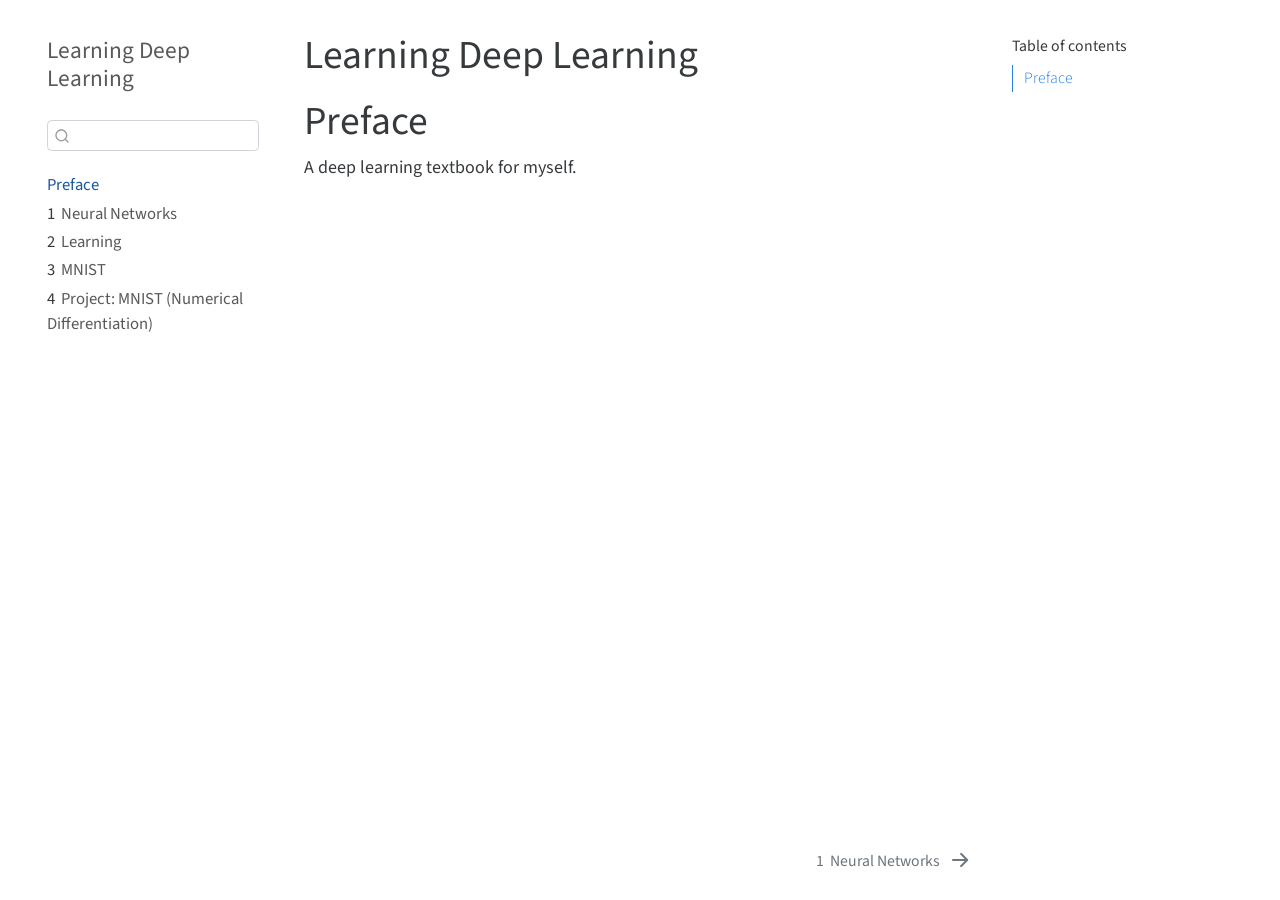
==== docs/index.html @ 12857bc2 "Update site" ====
<!DOCTYPE html>
<html xmlns="http://www.w3.org/1999/xhtml" lang="en" xml:lang="en"><head>
  <meta charset="utf-8">
  <meta name="generator" content="quarto-0.9.180">
  <meta name="viewport" content="width=device-width, initial-scale=1.0, user-scalable=yes">
  <title>Learning Deep Learning</title>
  <style>
    code{white-space: pre-wrap;}
    span.smallcaps{font-variant: small-caps;}
    span.underline{text-decoration: underline;}
    div.column{display: inline-block; vertical-align: top; width: 50%;}
    div.hanging-indent{margin-left: 1.5em; text-indent: -1.5em;}
    ul.task-list{list-style: none;}
  </style>

  <script src="site_libs/quarto-nav/quarto-nav.js"></script>
  <script src="site_libs/quarto-nav/headroom.min.js"></script>
  <script src="site_libs/clipboard/clipboard.min.js"></script>
  <meta name="quarto:offset" content="./">
  <script src="site_libs/quarto-search/autocomplete.umd.js"></script>
  <script src="site_libs/quarto-search/fuse.min.js"></script>
  <script src="site_libs/quarto-search/quarto-search.js"></script>
  <link href="./neural-networks.html" rel="next">
  <script src="site_libs/quarto-html/quarto.js"></script>
  <script src="site_libs/quarto-html/popper.min.js"></script>
  <script src="site_libs/quarto-html/tippy.umd.min.js"></script>
  <script src="site_libs/quarto-html/anchor.min.js"></script>
  <link href="site_libs/quarto-html/tippy.css" rel="stylesheet">
  <link id="quarto-text-highlighting-styles" href="site_libs/quarto-html/quarto-syntax-highlighting.css" rel="stylesheet">
  <script src="site_libs/bootstrap/bootstrap.min.js"></script>
  <link href="site_libs/bootstrap/bootstrap-icons.css" rel="stylesheet">
  <link href="site_libs/bootstrap/bootstrap.min.css" rel="stylesheet">
  <script id="quarto-search-options" type="application/json">{
    "location": "sidebar",
    "copy-button": false,
    "collapse-after": 3,
    "panel-placement": "start",
    "type": "textbox",
    "limit": 20,
    "language": {
      "search-no-results-text": "No results",
      "search-matching-documents-text": "matching documents",
      "search-copy-link-title": "Copy link to search",
      "search-hide-matches-text": "Hide additional matches",
      "search-more-match-text": "more match in this document",
      "search-more-matches-text": "more matches in this document",
      "search-clear-button-title": "Clear",
      "search-detached-cancel-button-title": "Cancel",
      "search-submit-button-title": "Submit"
    }
  }</script>
  <!--[if lt IE 9]>
    <script src="//cdnjs.cloudflare.com/ajax/libs/html5shiv/3.7.3/html5shiv-printshiv.min.js"></script>
  <![endif]-->
</head>
<body class="floating">
<div id="quarto-search-results"></div>
  <header id="quarto-header" class="headroom fixed-top">
  <nav class="quarto-secondary-nav" data-bs-toggle="collapse" data-bs-target="#quarto-sidebar" aria-controls="quarto-sidebar" aria-expanded="false" aria-label="Toggle sidebar navigation" onclick="if (window.quartoToggleHeadroom) { window.quartoToggleHeadroom(); }">
    <div class="container-fluid d-flex justify-content-between">
      <h1 class="quarto-secondary-nav-title">Learning Deep Learning</h1>
      <button type="button" class="quarto-btn-toggle btn" aria-label="Show secondary navigation">
        <i class="bi bi-chevron-right"></i>
      </button>
    </div>
  </nav>
</header>
<!-- content -->
<div id="quarto-content" class="quarto-container page-columns page-rows-contents page-layout-article">
<!-- sidebar -->
  <nav id="quarto-sidebar" class="sidebar collapse sidebar-navigation floating overflow-auto">
    <div class="pt-lg-2 mt-2 text-left sidebar-header">
    <div class="sidebar-title mb-0 py-0">
      <a href="./">Learning Deep Learning</a> 
    </div>
      </div>
      <div class="mt-2 flex-shrink-0 align-items-center">
        <div class="sidebar-search">
        <div id="quarto-search" class="" title="Search"></div>
        </div>
      </div>
    <div class="sidebar-menu-container"> 
    <ul class="list-unstyled mt-1">
        <li class="sidebar-item">
  <div class="sidebar-item-container"> 
  <a href="./index.html" class="sidebar-item-text sidebar-link active">Preface</a>
  </div>
</li>
        <li class="sidebar-item">
  <div class="sidebar-item-container"> 
  <a href="./neural-networks.html" class="sidebar-item-text sidebar-link"><span class="chapter-number">1</span>&nbsp; <span class="chapter-title">Neural Networks</span></a>
  </div>
</li>
        <li class="sidebar-item">
  <div class="sidebar-item-container"> 
  <a href="./learning.html" class="sidebar-item-text sidebar-link"><span class="chapter-number">2</span>&nbsp; <span class="chapter-title">Learning</span></a>
  </div>
</li>
        <li class="sidebar-item">
  <div class="sidebar-item-container"> 
  <a href="./mnist.html" class="sidebar-item-text sidebar-link"><span class="chapter-number">3</span>&nbsp; <span class="chapter-title">MNIST</span></a>
  </div>
</li>
        <li class="sidebar-item">
  <div class="sidebar-item-container"> 
  <a href="./project-mnist-numerical-differentiation.html" class="sidebar-item-text sidebar-link"><span class="chapter-number">4</span>&nbsp; <span class="chapter-title">Project: MNIST (Numerical Differentiation)</span></a>
  </div>
</li>
    </ul>
    </div>
</nav>
<!-- margin-sidebar -->
    <div id="quarto-margin-sidebar" class="sidebar margin-sidebar">
        <nav id="TOC" role="doc-toc">
<h2 id="toc-title">Table of contents</h2>
<ul>
<li><a href="#preface" class="nav-link active" data-scroll-target="#preface">Preface</a></li>
</ul>
</nav>
    </div>
<!-- main -->
<main class="content" id="quarto-document-content">
<header id="title-block-header" class="quarto-title-block default">

<div class="quarto-title"><h1 class="title d-none d-lg-block display-7">Learning Deep Learning</h1></div></header>

<section id="preface" class="level1 unnumbered">
<h1 class="unnumbered">Preface</h1>
<p>A deep learning textbook for myself.</p>



</section>
</main> <!-- /main -->
<script type="application/javascript">
window.document.addEventListener("DOMContentLoaded", function (event) {
  const icon = "";
  const anchorJS = new window.AnchorJS();
  anchorJS.options = {
    placement: 'right',
    icon: icon
  };
  anchorJS.add('.anchored');
  const clipboard = new window.ClipboardJS('.code-copy-button', {
    target: function(trigger) {
      return trigger.previousElementSibling;
    }
  });
  clipboard.on('success', function(e) {
    // button target
    const button = e.trigger;
    // don't keep focus
    button.blur();
    // flash "checked"
    button.classList.add('code-copy-button-checked');
    setTimeout(function() {
      button.classList.remove('code-copy-button-checked');
    }, 1000);
    // clear code selection
    e.clearSelection();
  });
  function tippyHover(el, contentFn) {
    const config = {
      allowHTML: true,
      content: contentFn,
      maxWidth: 500,
      delay: 100,
      arrow: false,
      appendTo: function(el) {
          return el.parentElement;
      },
      interactive: true,
      interactiveBorder: 10,
      theme: 'quarto',
      placement: 'bottom-start'
    };
    window.tippy(el, config); 
  }
  const noterefs = window.document.querySelectorAll('a[role="doc-noteref"]');
  for (var i=0; i<noterefs.length; i++) {
    const ref = noterefs[i];
    tippyHover(ref, function() {
      let href = ref.getAttribute('href');
      try { href = new URL(href).hash; } catch {}
      const id = href.replace(/^#\/?/, "");
      const note = window.document.getElementById(id);
      return note.innerHTML;
    });
  }
  var bibliorefs = window.document.querySelectorAll('a[role="doc-biblioref"]');
  for (var i=0; i<bibliorefs.length; i++) {
    const ref = bibliorefs[i];
    const cites = ref.parentNode.getAttribute('data-cites').split(' ');
    tippyHover(ref, function() {
      var popup = window.document.createElement('div');
      cites.forEach(function(cite) {
        var citeDiv = window.document.createElement('div');
        citeDiv.classList.add('hanging-indent');
        citeDiv.classList.add('csl-entry');
        var biblioDiv = window.document.getElementById('ref-' + cite);
        if (biblioDiv) {
          citeDiv.innerHTML = biblioDiv.innerHTML;
        }
        popup.appendChild(citeDiv);
      });
      return popup.innerHTML;
    });
  }
});
</script>
<nav class="page-navigation">
  <div class="nav-page nav-page-previous">
  </div>
  <div class="nav-page nav-page-next">
      <a href="./neural-networks.html" class="pagination-link">
        <span class="nav-page-text"><span class="chapter-number">1</span>&nbsp; <span class="chapter-title">Neural Networks</span></span> <i class="bi bi-arrow-right-short"></i>
      </a>
  </div>
</nav>
</div> <!-- /content -->


</body></html>
---- docs/site_libs/quarto-html/tippy.css ----
.tippy-box[data-animation=fade][data-state=hidden]{opacity:0}[data-tippy-root]{max-width:calc(100vw - 10px)}.tippy-box{position:relative;background-color:#333;color:#fff;border-radius:4px;font-size:14px;line-height:1.4;white-space:normal;outline:0;transition-property:transform,visibility,opacity}.tippy-box[data-placement^=top]>.tippy-arrow{bottom:0}.tippy-box[data-placement^=top]>.tippy-arrow:before{bottom:-7px;left:0;border-width:8px 8px 0;border-top-color:initial;transform-origin:center top}.tippy-box[data-placement^=bottom]>.tippy-arrow{top:0}.tippy-box[data-placement^=bottom]>.tippy-arrow:before{top:-7px;left:0;border-width:0 8px 8px;border-bottom-color:initial;transform-origin:center bottom}.tippy-box[data-placement^=left]>.tippy-arrow{right:0}.tippy-box[data-placement^=left]>.tippy-arrow:before{border-width:8px 0 8px 8px;border-left-color:initial;right:-7px;transform-origin:center left}.tippy-box[data-placement^=right]>.tippy-arrow{left:0}.tippy-box[data-placement^=right]>.tippy-arrow:before{left:-7px;border-width:8px 8px 8px 0;border-right-color:initial;transform-origin:center right}.tippy-box[data-inertia][data-state=visible]{transition-timing-function:cubic-bezier(.54,1.5,.38,1.11)}.tippy-arrow{width:16px;height:16px;color:#333}.tippy-arrow:before{content:"";position:absolute;border-color:transparent;border-style:solid}.tippy-content{position:relative;padding:5px 9px;z-index:1}
---- docs/site_libs/quarto-html/quarto-syntax-highlighting.css ----
/* quarto syntax highlight colors */
:root {
  --quarto-hl-ot-color: #00769E;
  --quarto-hl-at-color: #677623;
  --quarto-hl-ss-color: #20794D;
  --quarto-hl-an-color: #5E5E5E;
  --quarto-hl-fu-color: #4758AB;
  --quarto-hl-st-color: #20794D;
  --quarto-hl-cf-color: #00769E;
  --quarto-hl-op-color: #5E5E5E;
  --quarto-hl-er-color: #AD0000;
  --quarto-hl-bn-color: #AD0000;
  --quarto-hl-al-color: #AD0000;
  --quarto-hl-va-color: #111111;
  --quarto-hl-bu-color: inherit;
  --quarto-hl-ex-color: inherit;
  --quarto-hl-pp-color: #AD0000;
  --quarto-hl-in-color: #5E5E5E;
  --quarto-hl-vs-color: #20794D;
  --quarto-hl-wa-color: #5E5E5E;
  --quarto-hl-do-color: #5E5E5E;
  --quarto-hl-im-color: inherit;
  --quarto-hl-ch-color: #20794D;
  --quarto-hl-dt-color: #AD0000;
  --quarto-hl-fl-color: #AD0000;
  --quarto-hl-co-color: #5E5E5E;
  --quarto-hl-cv-color: #5E5E5E;
  --quarto-hl-cn-color: #8f5902;
  --quarto-hl-sc-color: #5E5E5E;
  --quarto-hl-dv-color: #AD0000;
  --quarto-hl-kw-color: #00769E;
}

/* other quarto variables */
:root {
  --quarto-font-monospace: SFMono-Regular, Menlo, Monaco, Consolas, "Liberation Mono", "Courier New", monospace;
}

code span {
  color: #00769E;
}

code.sourceCode > span {
  color: #00769E;
}

div.sourceCode,
div.sourceCode pre.sourceCode {
  color: #00769E;
}

code span.ot {
  color: #00769E;
}

code span.at {
  color: #677623;
}

code span.ss {
  color: #20794D;
}

code span.an {
  color: #5E5E5E;
}

code span.fu {
  color: #4758AB;
}

code span.st {
  color: #20794D;
}

code span.cf {
  color: #00769E;
}

code span.op {
  color: #5E5E5E;
}

code span.er {
  color: #AD0000;
}

code span.bn {
  color: #AD0000;
}

code span.al {
  color: #AD0000;
}

code span.va {
  color: #111111;
}

code span.pp {
  color: #AD0000;
}

code span.in {
  color: #5E5E5E;
}

code span.vs {
  color: #20794D;
}

code span.wa {
  color: #5E5E5E;
  font-style: italic;
}

code span.do {
  color: #5E5E5E;
  font-style: italic;
}

code span.ch {
  color: #20794D;
}

code span.dt {
  color: #AD0000;
}

code span.fl {
  color: #AD0000;
}

code span.co {
  color: #5E5E5E;
}

code span.cv {
  color: #5E5E5E;
  font-style: italic;
}

code span.cn {
  color: #8f5902;
}

code span.sc {
  color: #5E5E5E;
}

code span.dv {
  color: #AD0000;
}

code span.kw {
  color: #00769E;
}

/*# sourceMappingURL=debc5d5d77c3f9108843748ff7464032.css.map */
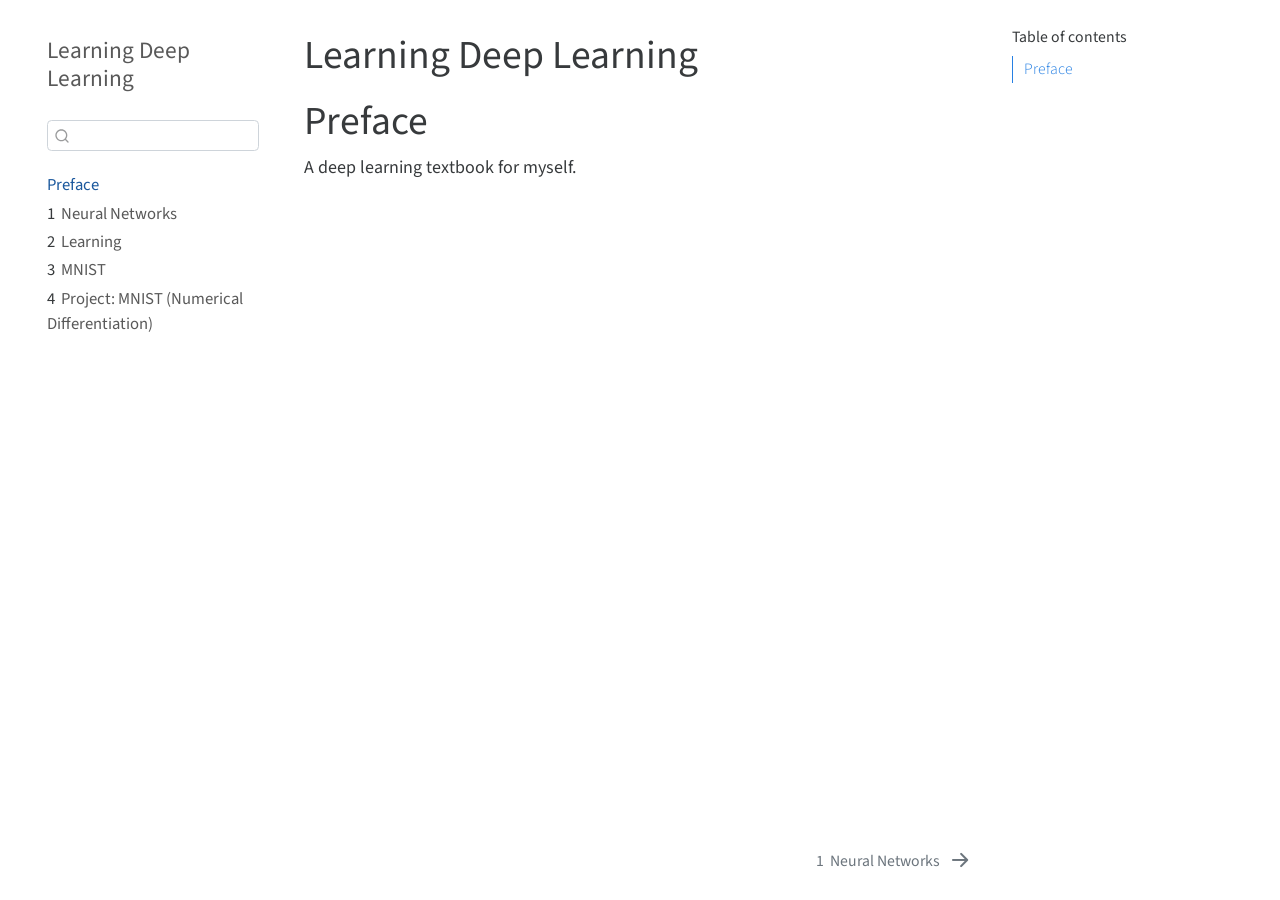
==== commit 3bdbaa55: "Update site" ====
--- a/docs/index.html
+++ b/docs/index.html
@@ -1,7 +1,7 @@
 <!DOCTYPE html>
 <html xmlns="http://www.w3.org/1999/xhtml" lang="en" xml:lang="en"><head>
   <meta charset="utf-8">
-  <meta name="generator" content="quarto-0.9.180">
+  <meta name="generator" content="quarto-0.9.230">
   <meta name="viewport" content="width=device-width, initial-scale=1.0, user-scalable=yes">
   <title>Learning Deep Learning</title>
   <style>
@@ -114,7 +114,7 @@
         <nav id="TOC" role="doc-toc">
 <h2 id="toc-title">Table of contents</h2>
 <ul>
-<li><a href="#preface" class="nav-link active" data-scroll-target="#preface">Preface</a></li>
+<li><a href="#preface" id="toc-preface" class="nav-link active" data-scroll-target="#preface">Preface</a></li>
 </ul>
 </nav>
     </div>
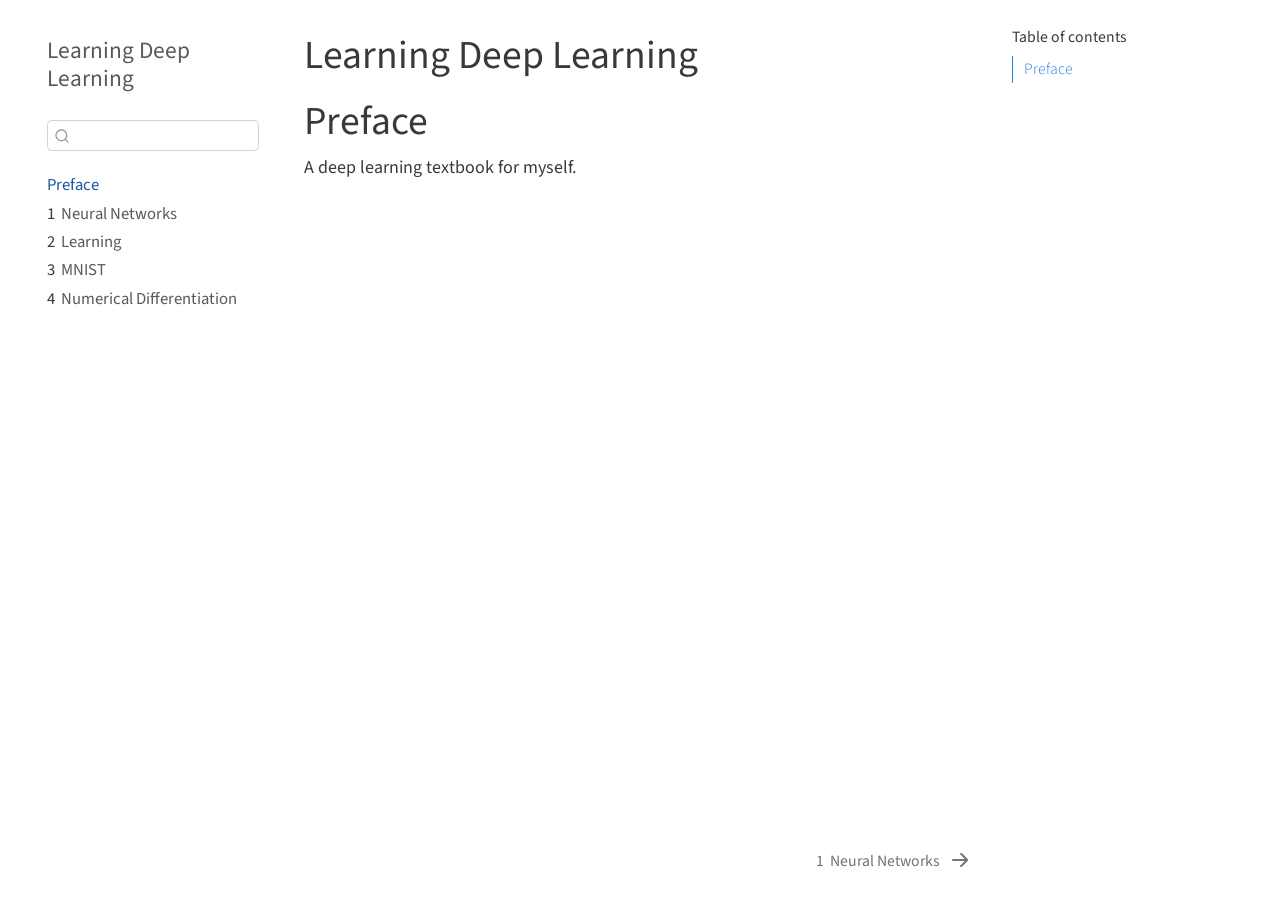
==== commit 38c490ac: "Update site" ====
--- a/docs/index.html
+++ b/docs/index.html
@@ -103,7 +103,7 @@
 </li>
         <li class="sidebar-item">
   <div class="sidebar-item-container"> 
-  <a href="./project-mnist-numerical-differentiation.html" class="sidebar-item-text sidebar-link"><span class="chapter-number">4</span>&nbsp; <span class="chapter-title">Project: MNIST (Numerical Differentiation)</span></a>
+  <a href="./numerical-differentiation.html" class="sidebar-item-text sidebar-link"><span class="chapter-number">4</span>&nbsp; <span class="chapter-title">Numerical Differentiation</span></a>
   </div>
 </li>
     </ul>
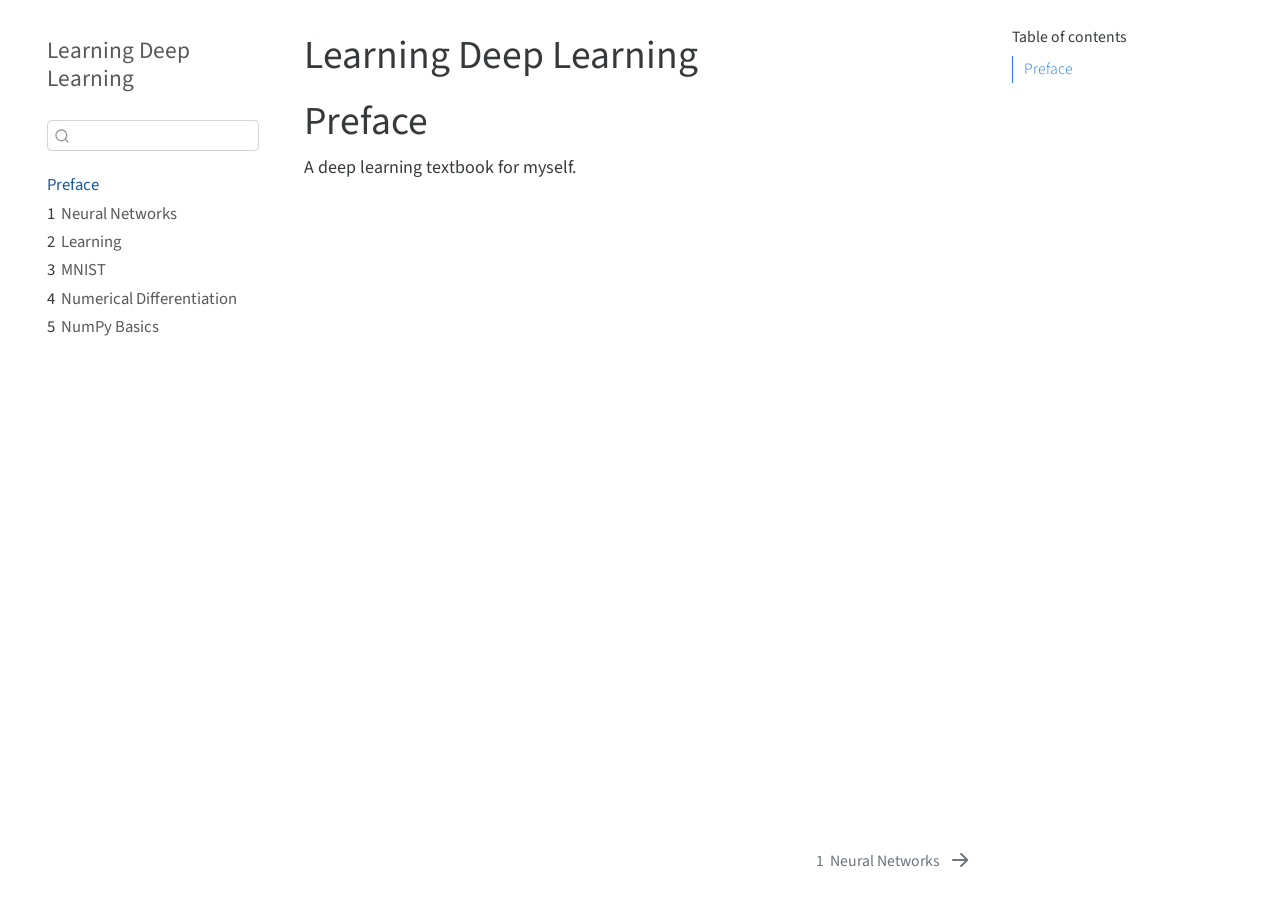
==== commit ca8066d2: "Update site" ====
--- a/docs/index.html
+++ b/docs/index.html
@@ -104,6 +104,11 @@
         <li class="sidebar-item">
   <div class="sidebar-item-container"> 
   <a href="./numerical-differentiation.html" class="sidebar-item-text sidebar-link"><span class="chapter-number">4</span>&nbsp; <span class="chapter-title">Numerical Differentiation</span></a>
+  </div>
+</li>
+        <li class="sidebar-item">
+  <div class="sidebar-item-container"> 
+  <a href="./numpy.html" class="sidebar-item-text sidebar-link"><span class="chapter-number">5</span>&nbsp; <span class="chapter-title">NumPy Basics</span></a>
   </div>
 </li>
     </ul>
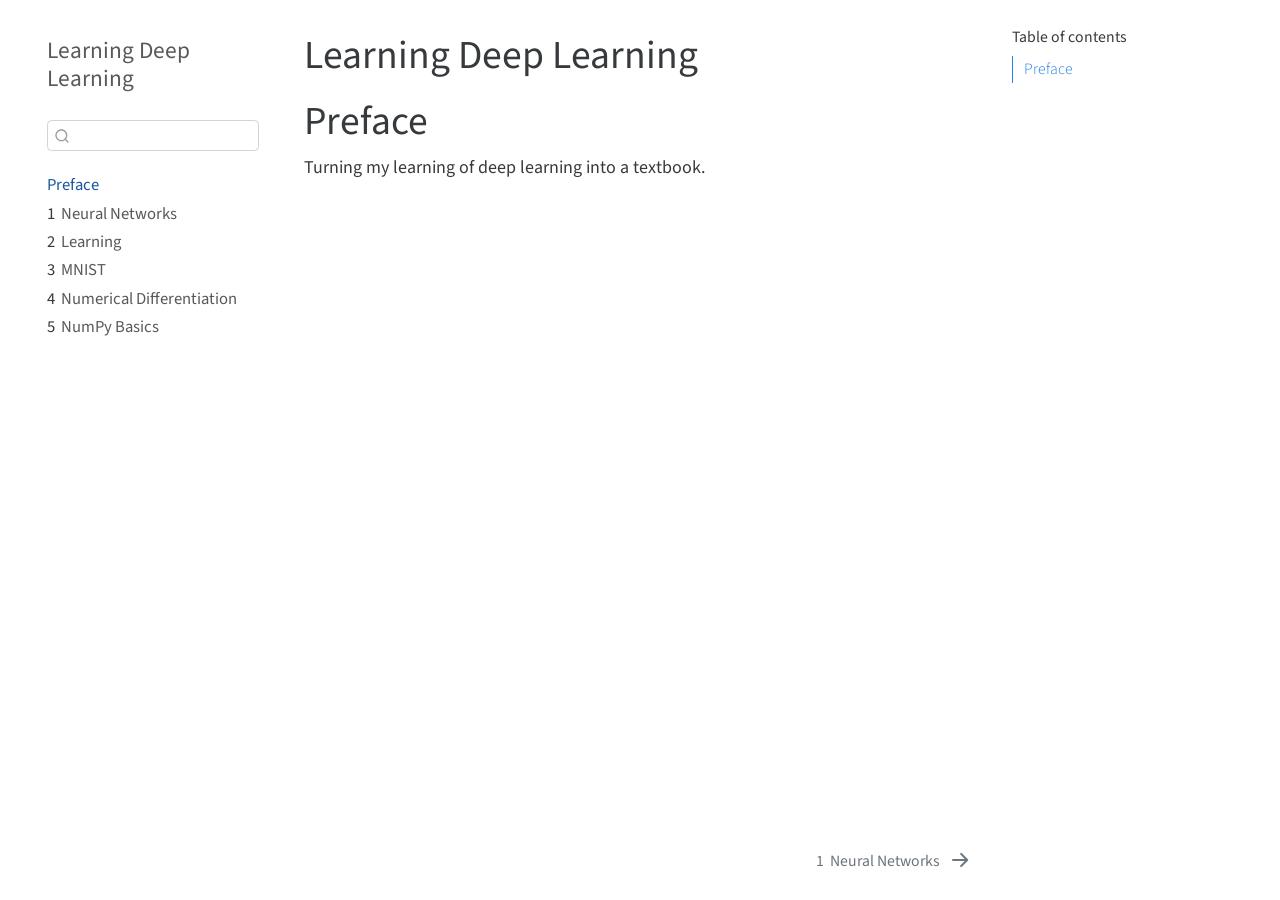
==== commit eba416bd: "Update site" ====
--- a/docs/index.html
+++ b/docs/index.html
@@ -131,7 +131,7 @@
 
 <section id="preface" class="level1 unnumbered">
 <h1 class="unnumbered">Preface</h1>
-<p>A deep learning textbook for myself.</p>
+<p>Turning my learning of deep learning into a textbook.</p>
 
 
 
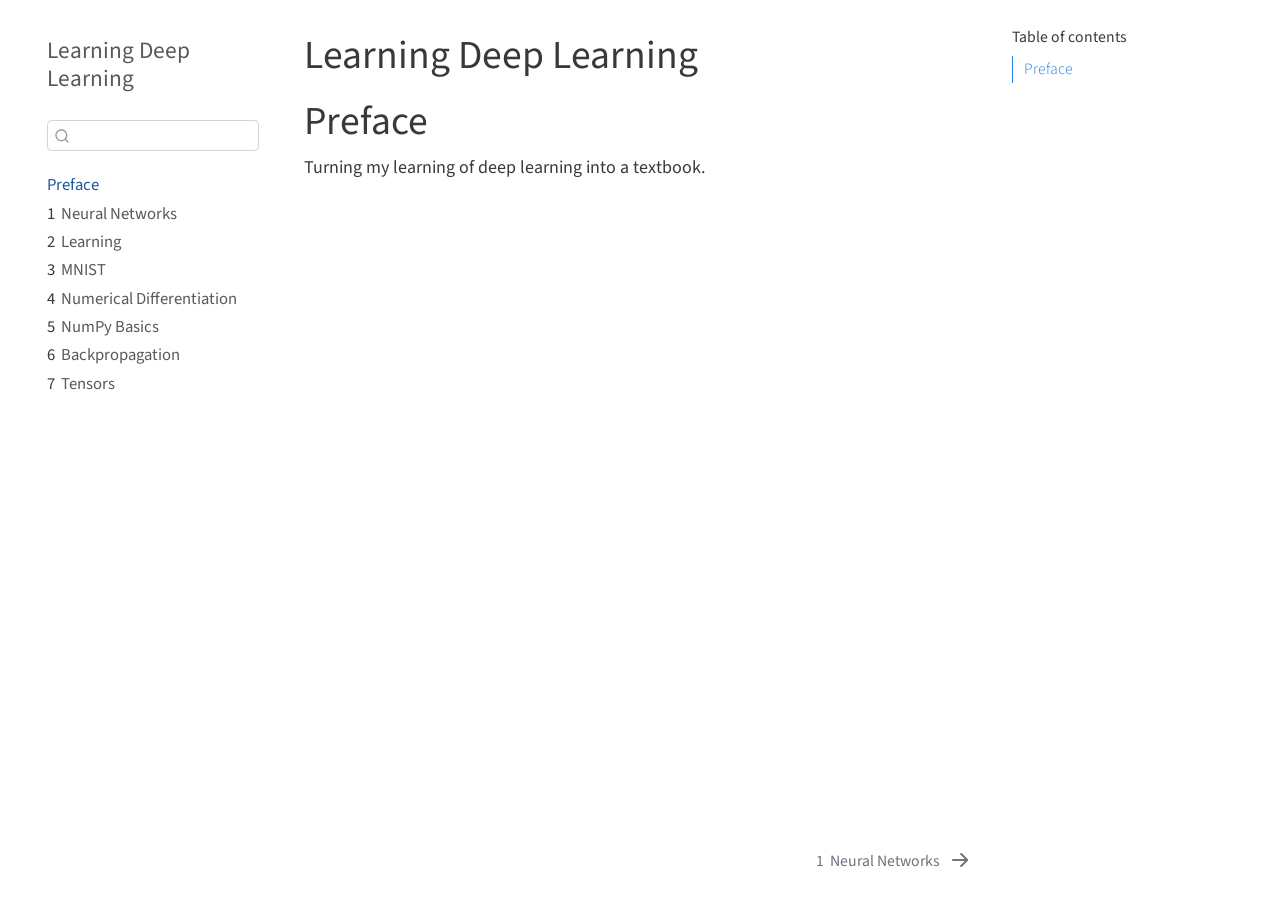
==== commit 1e8761ad: "Update site" ====
--- a/docs/index.html
+++ b/docs/index.html
@@ -109,6 +109,16 @@
         <li class="sidebar-item">
   <div class="sidebar-item-container"> 
   <a href="./numpy.html" class="sidebar-item-text sidebar-link"><span class="chapter-number">5</span>&nbsp; <span class="chapter-title">NumPy Basics</span></a>
+  </div>
+</li>
+        <li class="sidebar-item">
+  <div class="sidebar-item-container"> 
+  <a href="./backpropagation.html" class="sidebar-item-text sidebar-link"><span class="chapter-number">6</span>&nbsp; <span class="chapter-title">Backpropagation</span></a>
+  </div>
+</li>
+        <li class="sidebar-item">
+  <div class="sidebar-item-container"> 
+  <a href="./tensors.html" class="sidebar-item-text sidebar-link"><span class="chapter-number">7</span>&nbsp; <span class="chapter-title">Tensors</span></a>
   </div>
 </li>
     </ul>
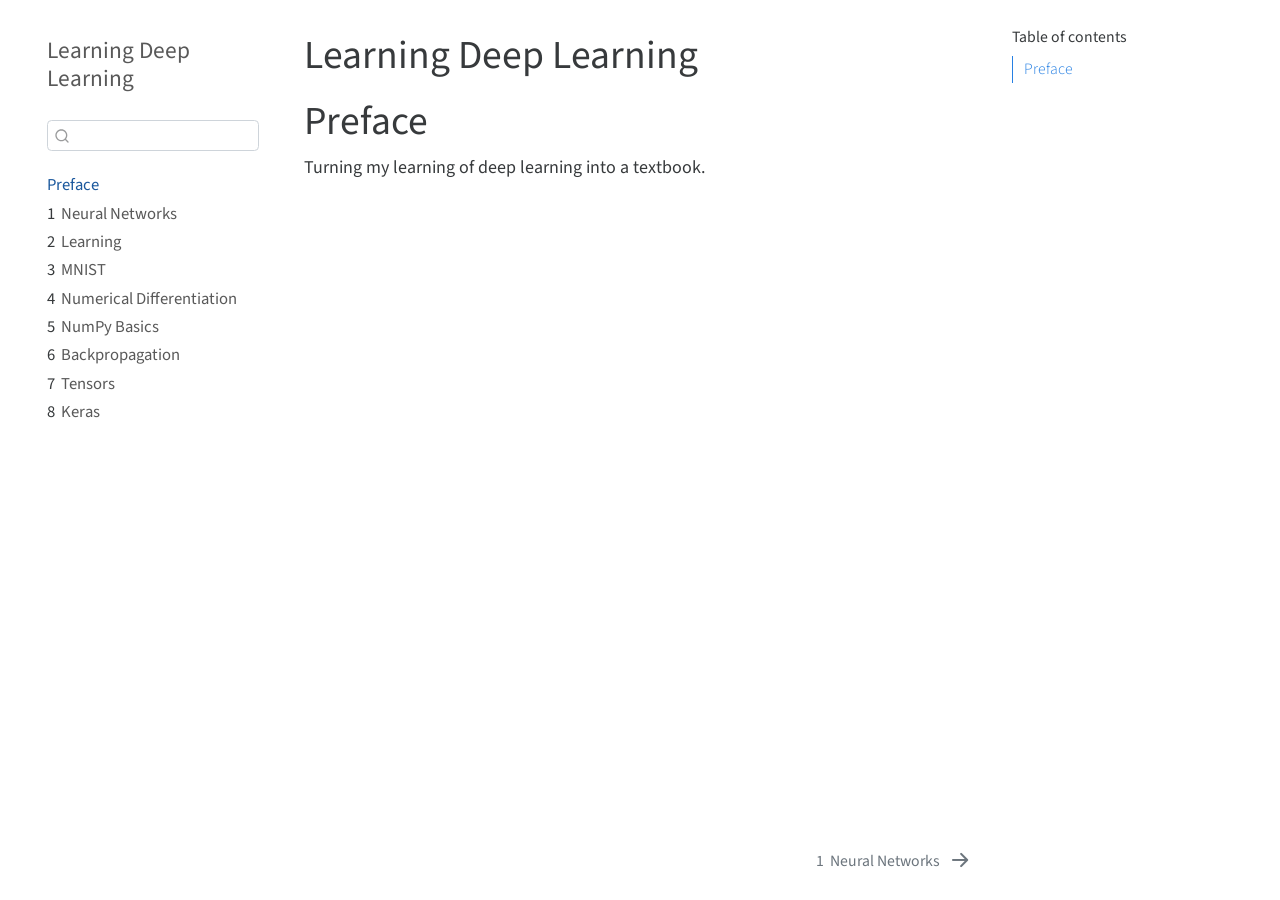
==== commit ca4e221a: "Update site" ====
--- a/docs/index.html
+++ b/docs/index.html
@@ -119,6 +119,11 @@
         <li class="sidebar-item">
   <div class="sidebar-item-container"> 
   <a href="./tensors.html" class="sidebar-item-text sidebar-link"><span class="chapter-number">7</span>&nbsp; <span class="chapter-title">Tensors</span></a>
+  </div>
+</li>
+        <li class="sidebar-item">
+  <div class="sidebar-item-container"> 
+  <a href="./keras.html" class="sidebar-item-text sidebar-link"><span class="chapter-number">8</span>&nbsp; <span class="chapter-title">Keras</span></a>
   </div>
 </li>
     </ul>
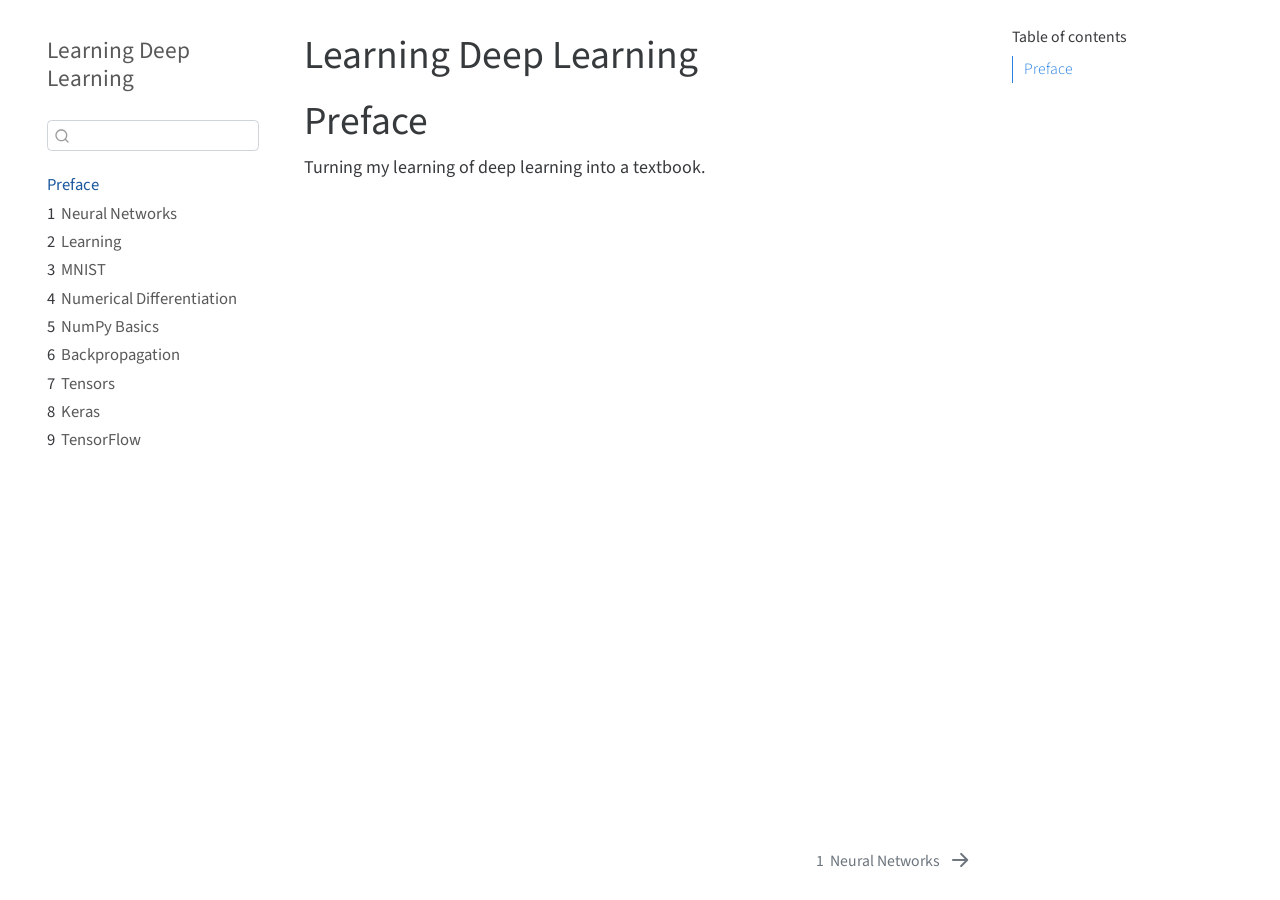
==== commit 62e2c852: "Update site" ====
--- a/docs/index.html
+++ b/docs/index.html
@@ -124,6 +124,11 @@
         <li class="sidebar-item">
   <div class="sidebar-item-container"> 
   <a href="./keras.html" class="sidebar-item-text sidebar-link"><span class="chapter-number">8</span>&nbsp; <span class="chapter-title">Keras</span></a>
+  </div>
+</li>
+        <li class="sidebar-item">
+  <div class="sidebar-item-container"> 
+  <a href="./tensorflow.html" class="sidebar-item-text sidebar-link"><span class="chapter-number">9</span>&nbsp; <span class="chapter-title">TensorFlow</span></a>
   </div>
 </li>
     </ul>
